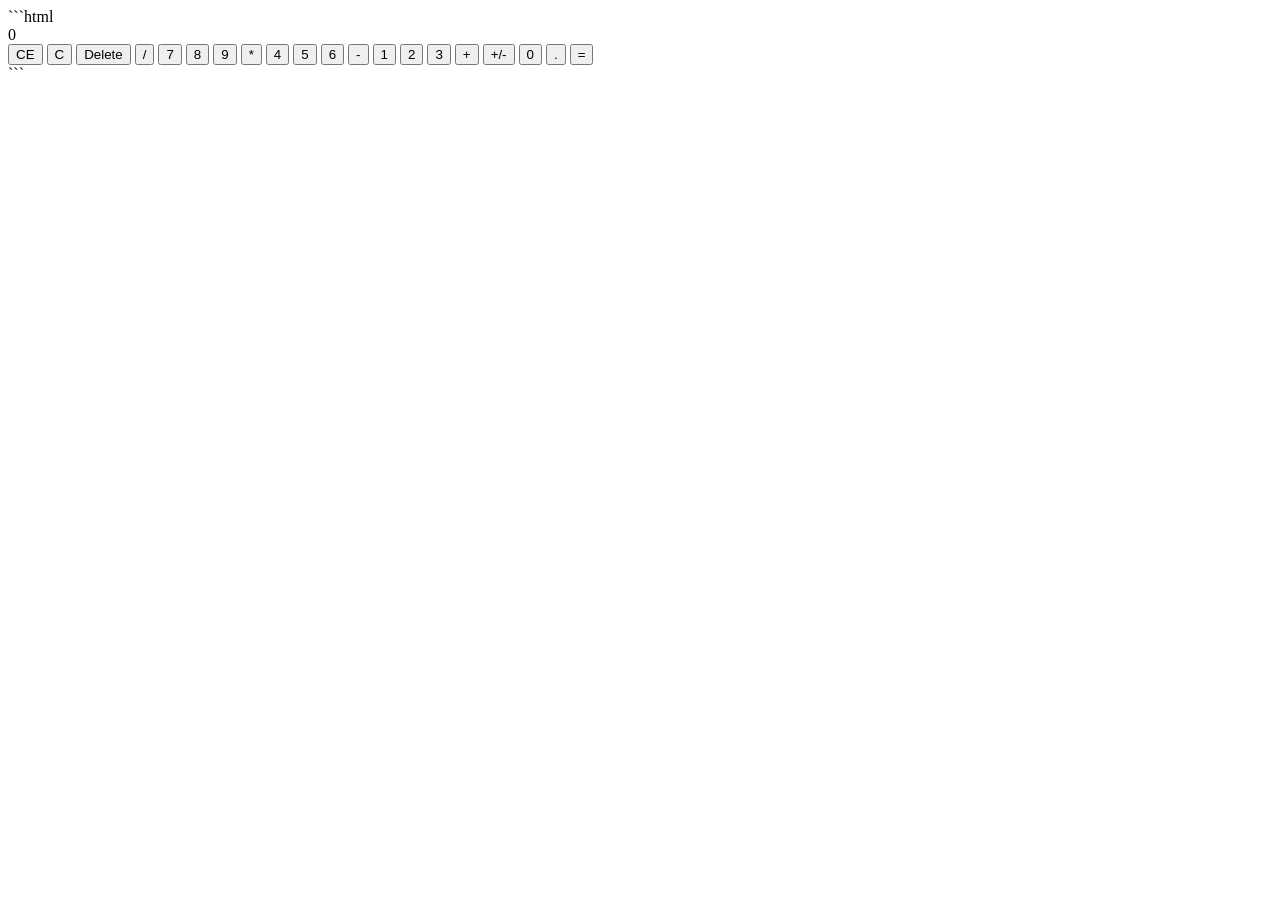
==== index.html @ 09ef17b2 "Update index.html" ====
```html
<!DOCTYPE html>
<html lang="en">
<head>
    <meta charset="UTF-8">
    <meta name="viewport" content="width=device-width, initial-scale=1.0">
    <title>Calculator</title>

    <link rel="stylesheet" href="style.css">
</head>

<body>

    <div class="calculator">

        <div class="display">
            0
        </div>

        <div class="buttons">

            <!-- Row 1 -->
            <button>CE</button>
            <button>C</button>
            <button>Delete</button>
            <button class="operator">/</button>

            <!-- Row 2 -->
            <button>7</button>
            <button>8</button>
            <button>9</button>
            <button class="operator">*</button>

            <!-- Row 3 -->
            <button>4</button>
            <button>5</button>
            <button>6</button>
            <button class="operator">-</button>

            <!-- Row 4 -->
            <button>1</button>
            <button>2</button>
            <button>3</button>
            <button class="operator">+</button>

            <!-- Row 5 -->
            <button>+/-</button>
            <button>0</button>
            <button>.</button>
            <button class="equals">=</button>

        </div>

    </div>

</body>
</html>
```
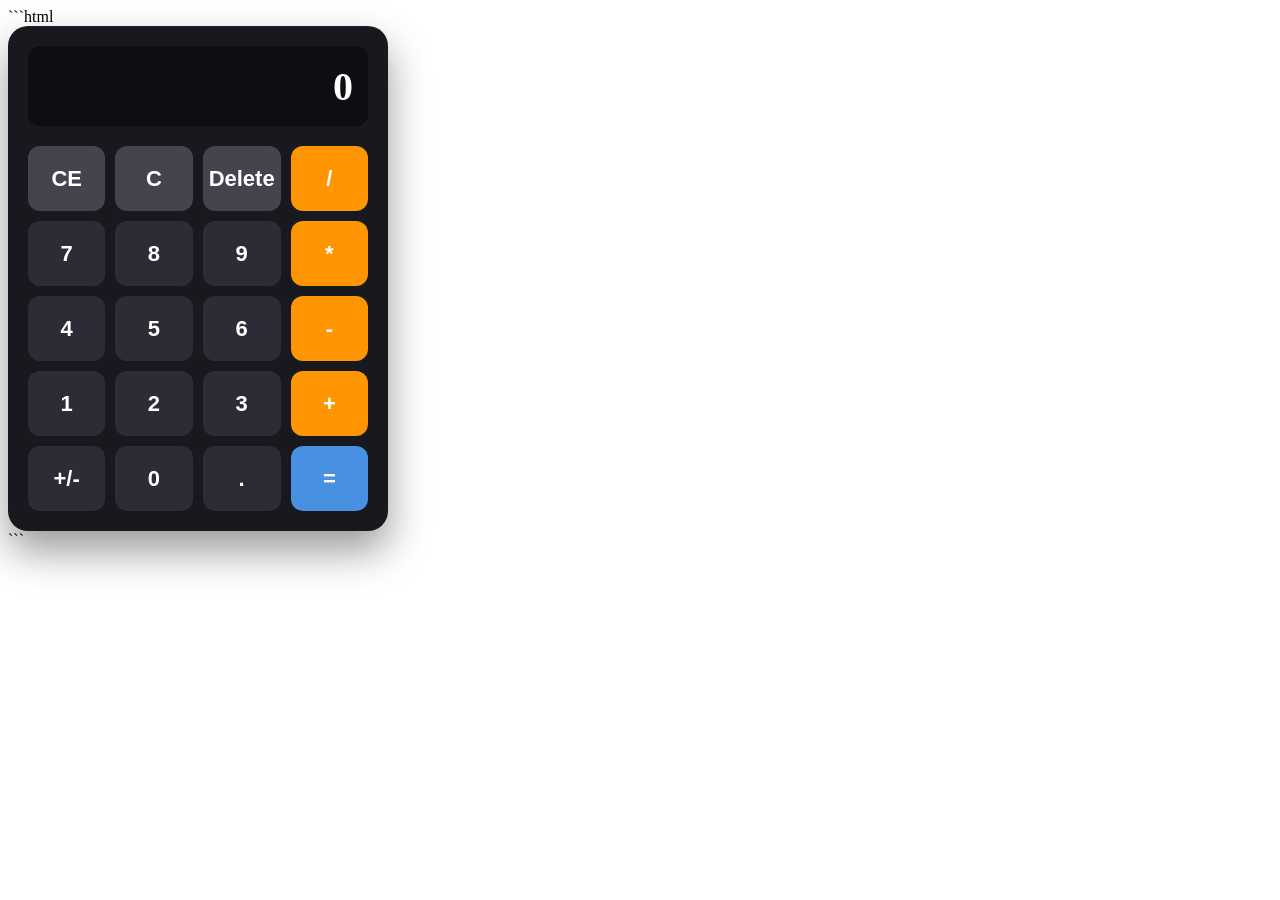
==== commit ac4923c0: "Update index.html" ====
--- a/index.html
+++ b/index.html
@@ -56,3 +56,4 @@
 </body>
 </html>
 ```
+
--- a/style.css
+++ b/style.css
@@ -0,0 +1,145 @@
+```css
+/* Page */
+
+body {
+    margin: 0;
+    min-height: 100vh;
+
+    display: flex;
+    justify-content: center;
+    align-items: center;
+
+    background: linear-gradient(135deg, #1e1e2f, #302b63);
+    font-family: Arial, Helvetica, sans-serif;
+}
+
+
+/* Calculator */
+
+.calculator {
+    width: 340px;
+    padding: 20px;
+
+    background-color: #18181f;
+
+    border-radius: 20px;
+
+    box-shadow:
+        0 20px 40px rgba(0, 0, 0, 0.4),
+        inset 0 1px 1px rgba(255, 255, 255, 0.05);
+}
+
+
+/* Display */
+
+.display {
+    height: 80px;
+
+    margin-bottom: 20px;
+    padding: 10px 15px;
+
+    box-sizing: border-box;
+
+    display: flex;
+    align-items: center;
+    justify-content: flex-end;
+
+    background-color: #0d0d12;
+    color: white;
+
+    border-radius: 12px;
+
+    font-size: 40px;
+    font-weight: bold;
+
+    overflow: hidden;
+}
+
+
+/* Button Grid */
+
+.buttons {
+    display: grid;
+
+    grid-template-columns: repeat(4, 1fr);
+
+    gap: 10px;
+}
+
+
+/* Buttons */
+
+button {
+    height: 65px;
+
+    border: none;
+    border-radius: 12px;
+
+    background-color: #2c2c36;
+    color: white;
+
+    font-size: 22px;
+    font-weight: bold;
+
+    cursor: pointer;
+
+    transition:
+        background-color 0.15s,
+        transform 0.1s,
+        box-shadow 0.15s;
+}
+
+
+/* Hover */
+
+button:hover {
+    background-color: #3a3a46;
+
+    box-shadow:
+        0 4px 10px rgba(0, 0, 0, 0.3);
+}
+
+
+/* Pressed */
+
+button:active {
+    transform: scale(0.95);
+}
+
+
+/* Operators */
+
+.operator {
+    background-color: #ff9500;
+}
+
+.operator:hover {
+    background-color: #ffad32;
+}
+
+
+/* Equals */
+
+.equals {
+    background-color: #4a90e2;
+}
+
+.equals:hover {
+    background-color: #5da0ee;
+}
+
+
+/* Clear buttons */
+
+button:nth-child(1),
+button:nth-child(2),
+button:nth-child(3) {
+    background-color: #44444f;
+}
+
+button:nth-child(1):hover,
+button:nth-child(2):hover,
+button:nth-child(3):hover {
+    background-color: #555561;
+}
+```
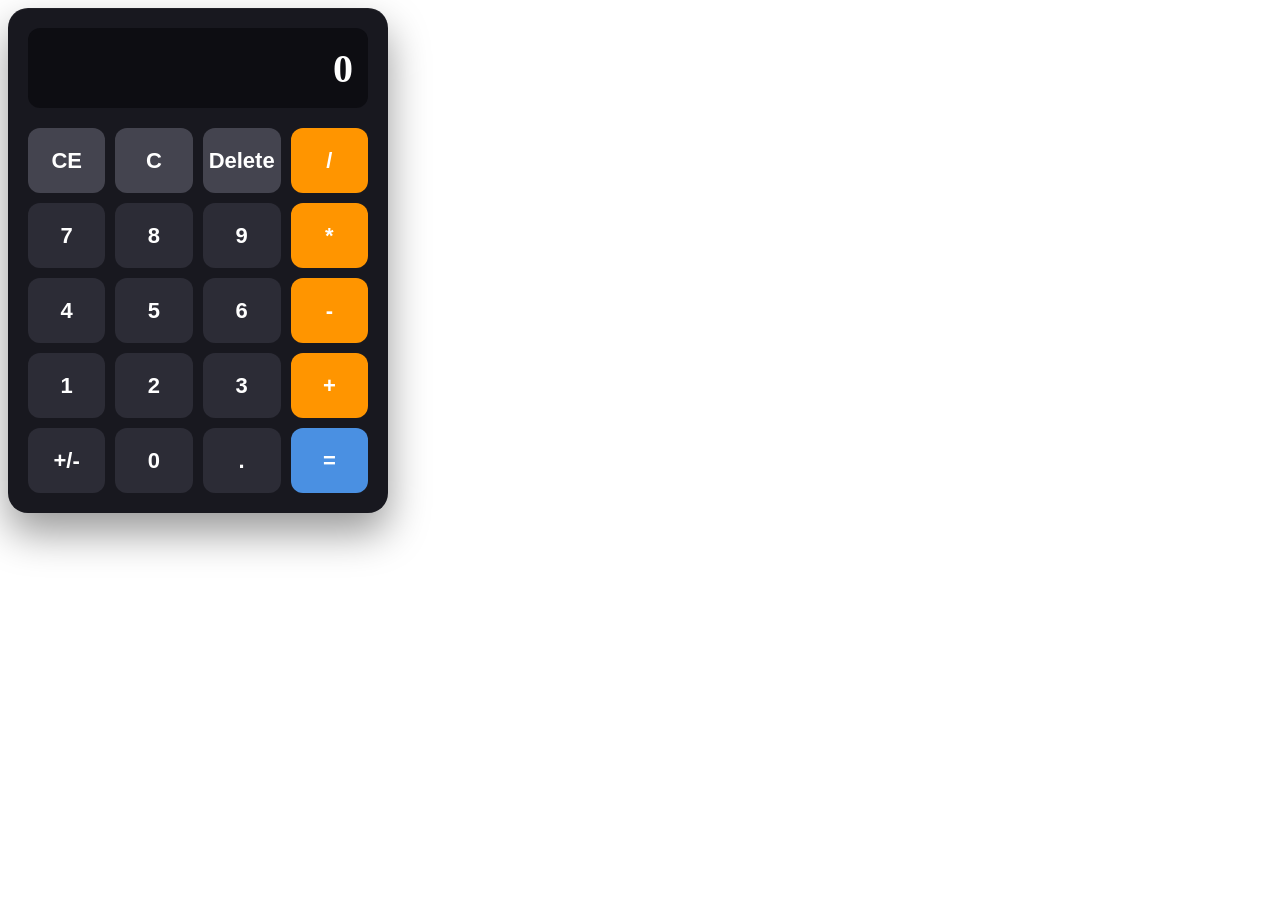
==== commit 9ee4bd53: "Update index.html" ====
--- a/index.html
+++ b/index.html
@@ -1,4 +1,3 @@
-```html
 <!DOCTYPE html>
 <html lang="en">
 <head>
@@ -55,5 +54,5 @@
 
 </body>
 </html>
-```
 
+
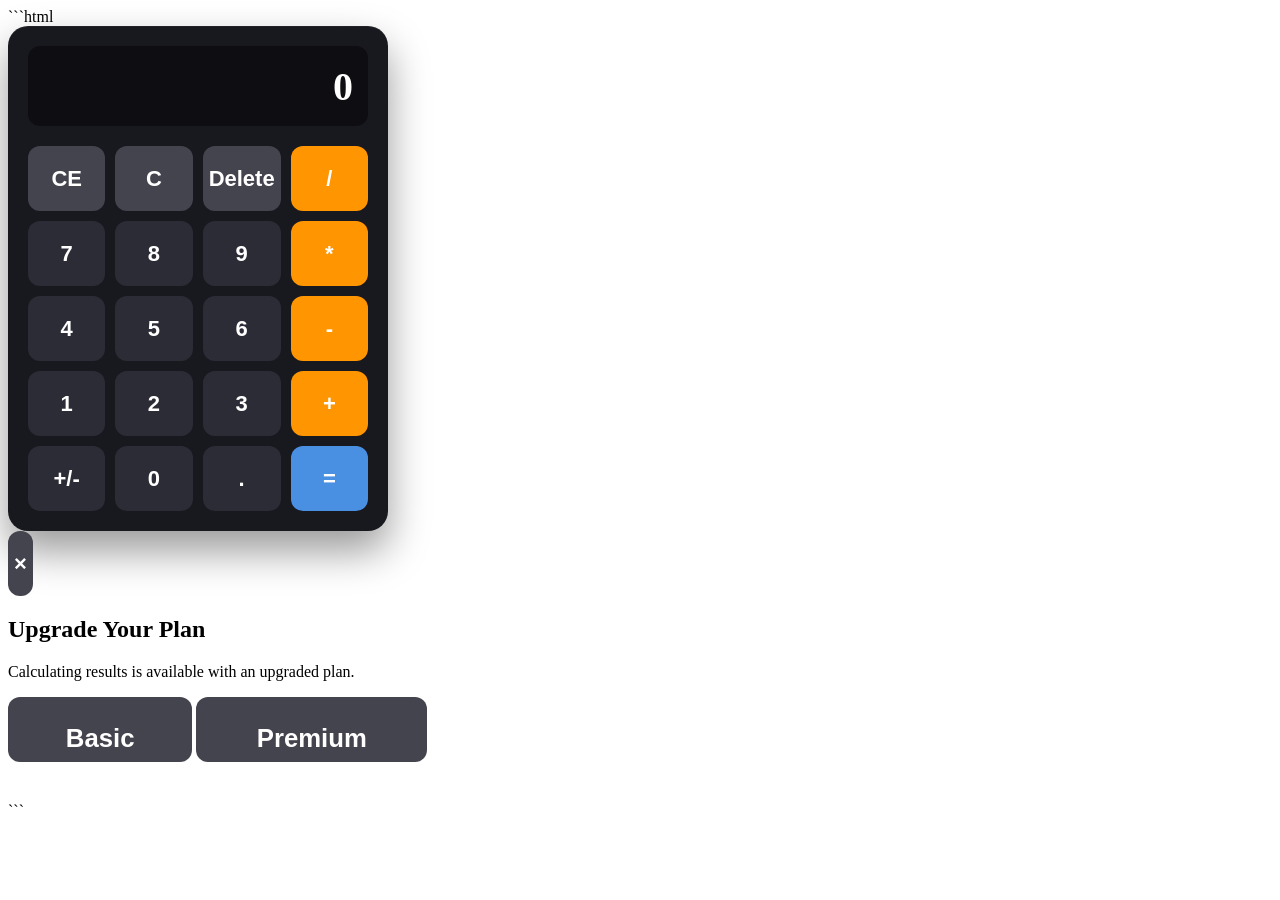
==== commit 6e7d7d72: "Update index.html" ====
--- a/index.html
+++ b/index.html
@@ -1,3 +1,4 @@
+```html
 <!DOCTYPE html>
 <html lang="en">
 <head>
@@ -12,47 +13,77 @@
 
     <div class="calculator">
 
-        <div class="display">
+        <div class="display" id="display">
             0
         </div>
 
         <div class="buttons">
 
-            <!-- Row 1 -->
-            <button>CE</button>
-            <button>C</button>
-            <button>Delete</button>
+            <button id="ce">CE</button>
+            <button id="clear">C</button>
+            <button id="delete">Delete</button>
             <button class="operator">/</button>
 
-            <!-- Row 2 -->
             <button>7</button>
             <button>8</button>
             <button>9</button>
             <button class="operator">*</button>
 
-            <!-- Row 3 -->
             <button>4</button>
             <button>5</button>
             <button>6</button>
             <button class="operator">-</button>
 
-            <!-- Row 4 -->
             <button>1</button>
             <button>2</button>
             <button>3</button>
             <button class="operator">+</button>
 
-            <!-- Row 5 -->
-            <button>+/-</button>
+            <button id="plusminus">+/-</button>
             <button>0</button>
             <button>.</button>
-            <button class="equals">=</button>
+            <button class="equals" id="equals">=</button>
 
         </div>
 
     </div>
 
+
+    <!-- Upgrade Popup -->
+
+    <div class="popup-overlay" id="upgradePopup">
+
+        <div class="popup">
+
+            <button class="close" id="closePopup">&times;</button>
+
+            <h2>Upgrade Your Plan</h2>
+
+            <p>
+                Calculating results is available with an upgraded plan.
+            </p>
+
+            <div class="plans">
+
+                <button class="plan basic">
+                    <h3>Basic</h3>
+                    <span>Basic Calculator</span>
+                </button>
+
+                <button class="plan premium">
+                    <h3>Premium</h3>
+                    <span>Advanced Calculator</span>
+                </button>
+
+            </div>
+
+        </div>
+
+    </div>
+
+
+    <script src="script.js"></script>
+
 </body>
 </html>
-
-
+```
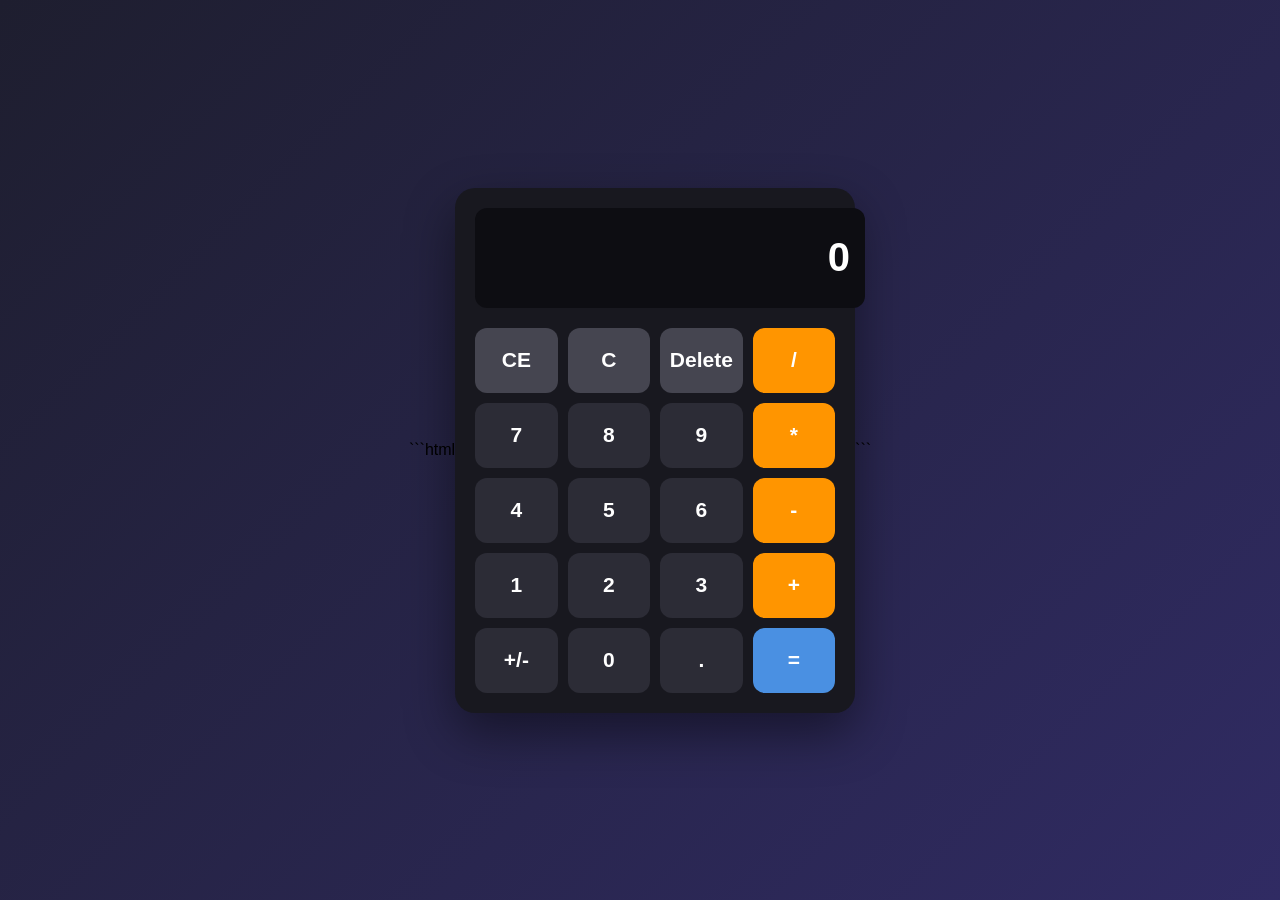
==== commit 5aa3ee0c: "Update index.html" ====
--- a/index.html
+++ b/index.html
@@ -87,3 +87,4 @@
 </body>
 </html>
 ```
+
--- a/style.css
+++ b/style.css
@@ -1,5 +1,7 @@
 ```css
-/* Page */
+* {
+    box-sizing: border-box;
+}
 
 body {
     margin: 0;
@@ -10,6 +12,7 @@
     align-items: center;
 
     background: linear-gradient(135deg, #1e1e2f, #302b63);
+
     font-family: Arial, Helvetica, sans-serif;
 }
 
@@ -17,34 +20,32 @@
 /* Calculator */
 
 .calculator {
-    width: 340px;
+    width: 360px;
     padding: 20px;
 
-    background-color: #18181f;
+    background: #18181f;
 
     border-radius: 20px;
 
     box-shadow:
-        0 20px 40px rgba(0, 0, 0, 0.4),
-        inset 0 1px 1px rgba(255, 255, 255, 0.05);
+        0 20px 50px rgba(0, 0, 0, 0.45);
 }
 
 
 /* Display */
 
 .display {
+    width: 100%;
     height: 80px;
 
     margin-bottom: 20px;
     padding: 10px 15px;
-
-    box-sizing: border-box;
 
     display: flex;
     align-items: center;
     justify-content: flex-end;
 
-    background-color: #0d0d12;
+    background: #0d0d12;
     color: white;
 
     border-radius: 12px;
@@ -56,7 +57,7 @@
 }
 
 
-/* Button Grid */
+/* Buttons */
 
 .buttons {
     display: grid;
@@ -66,41 +67,28 @@
     gap: 10px;
 }
 
-
-/* Buttons */
-
 button {
     height: 65px;
 
     border: none;
     border-radius: 12px;
 
-    background-color: #2c2c36;
+    background: #2c2c36;
     color: white;
 
-    font-size: 22px;
+    font-size: 21px;
     font-weight: bold;
 
     cursor: pointer;
 
-    transition:
-        background-color 0.15s,
-        transform 0.1s,
-        box-shadow 0.15s;
-}
-
-
-/* Hover */
+    transition: 0.15s;
+}
 
 button:hover {
-    background-color: #3a3a46;
-
-    box-shadow:
-        0 4px 10px rgba(0, 0, 0, 0.3);
-}
-
-
-/* Pressed */
+    background: #3c3c48;
+
+    transform: translateY(-2px);
+}
 
 button:active {
     transform: scale(0.95);
@@ -110,36 +98,208 @@
 /* Operators */
 
 .operator {
-    background-color: #ff9500;
+    background: #ff9500;
 }
 
 .operator:hover {
-    background-color: #ffad32;
+    background: #ffad32;
 }
 
 
 /* Equals */
 
 .equals {
-    background-color: #4a90e2;
+    background: #4a90e2;
 }
 
 .equals:hover {
-    background-color: #5da0ee;
-}
-
-
-/* Clear buttons */
-
-button:nth-child(1),
-button:nth-child(2),
-button:nth-child(3) {
-    background-color: #44444f;
-}
-
-button:nth-child(1):hover,
-button:nth-child(2):hover,
-button:nth-child(3):hover {
-    background-color: #555561;
+    background: #5da0ee;
+}
+
+
+/* CE / C / Delete */
+
+#ce,
+#clear,
+#delete {
+    background: #454550;
+}
+
+#ce:hover,
+#clear:hover,
+#delete:hover {
+    background: #575763;
+}
+
+
+/* Popup Overlay */
+
+.popup-overlay {
+    position: fixed;
+
+    inset: 0;
+
+    display: none;
+
+    justify-content: center;
+    align-items: center;
+
+    background: rgba(0, 0, 0, 0.65);
+
+    backdrop-filter: blur(5px);
+
+    z-index: 1000;
+}
+
+
+/* Popup */
+
+.popup {
+    position: relative;
+
+    width: 420px;
+    max-width: 90%;
+
+    padding: 30px;
+
+    background: #202027;
+
+    border-radius: 18px;
+
+    color: white;
+
+    text-align: center;
+
+    box-shadow:
+        0 20px 60px rgba(0, 0, 0, 0.6);
+
+    animation: popupOpen 0.2s ease-out;
+}
+
+
+/* Popup animation */
+
+@keyframes popupOpen {
+    from {
+        opacity: 0;
+        transform: scale(0.9);
+    }
+
+    to {
+        opacity: 1;
+        transform: scale(1);
+    }
+}
+
+
+/* Popup title */
+
+.popup h2 {
+    margin-top: 0;
+
+    font-size: 28px;
+}
+
+.popup p {
+    color: #bbbbc5;
+
+    margin-bottom: 25px;
+}
+
+
+/* Close button */
+
+.close {
+    position: absolute;
+
+    top: 10px;
+    right: 12px;
+
+    width: 35px;
+    height: 35px;
+
+    background: transparent;
+
+    color: #aaa;
+
+    font-size: 28px;
+
+    padding: 0;
+}
+
+.close:hover {
+    background: #33333d;
+
+    color: white;
+
+    transform: none;
+}
+
+
+/* Plans */
+
+.plans {
+    display: grid;
+
+    grid-template-columns: 1fr 1fr;
+
+    gap: 15px;
+}
+
+
+/* Plan buttons */
+
+.plan {
+    height: 130px;
+
+    padding: 15px;
+
+    display: flex;
+
+    flex-direction: column;
+
+    justify-content: center;
+
+    align-items: center;
+
+    border: 2px solid #444;
+
+    background: #2c2c36;
+}
+
+.plan h3 {
+    margin: 0 0 8px;
+
+    font-size: 22px;
+}
+
+.plan span {
+    font-size: 14px;
+
+    color: #aaa;
+}
+
+.plan:hover {
+    transform: translateY(-3px);
+}
+
+
+/* Basic */
+
+.basic:hover {
+    border-color: #4a90e2;
+
+    background: #30303b;
+}
+
+
+/* Premium */
+
+.premium {
+    border-color: #ff9500;
+}
+
+.premium:hover {
+    background: #38302a;
 }
 ```
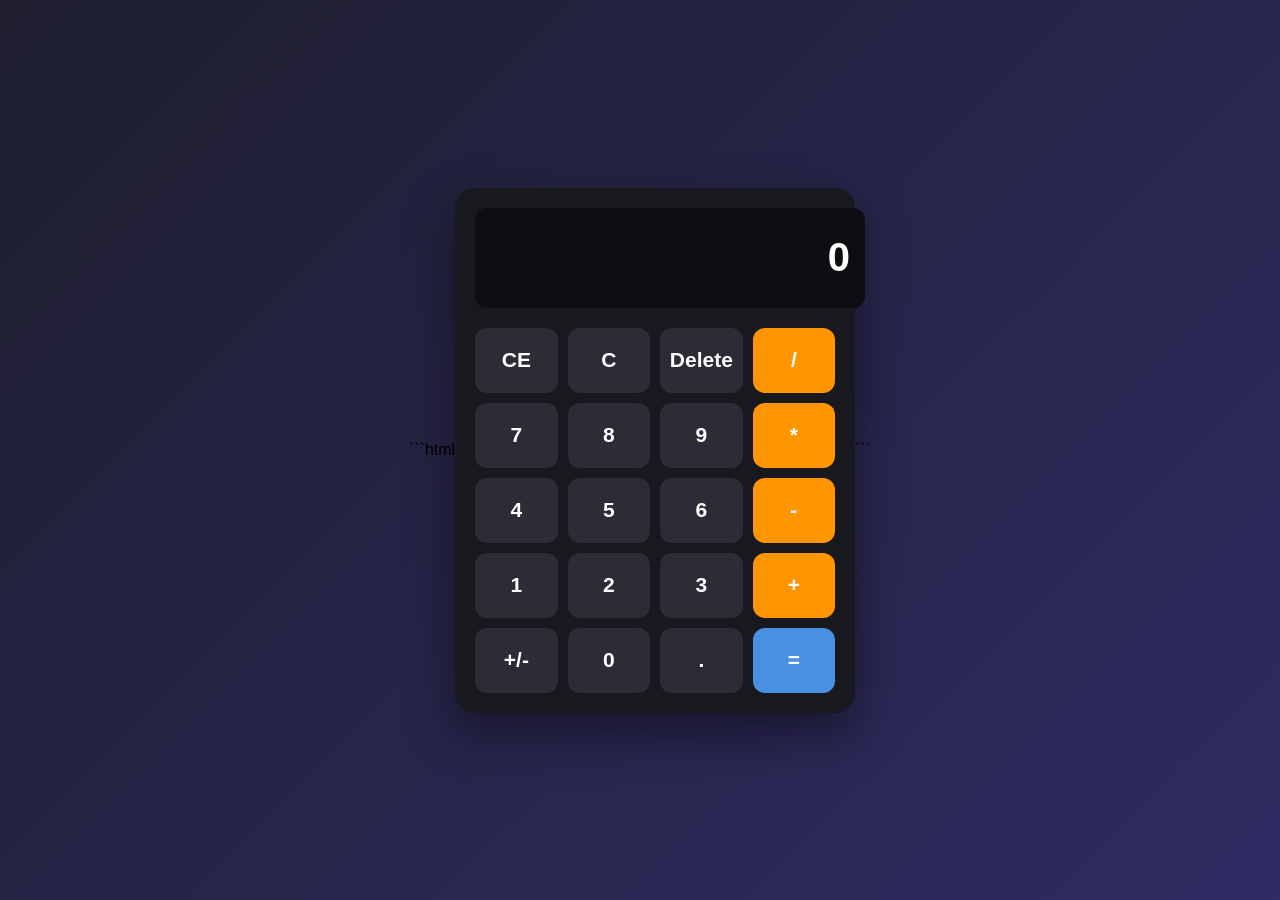
==== commit 21dc69f8: "Update index.html" ====
--- a/index.html
+++ b/index.html
@@ -4,78 +4,164 @@
 <head>
     <meta charset="UTF-8">
     <meta name="viewport" content="width=device-width, initial-scale=1.0">
-    <title>Calculator</title>
+    <title>SuperCalc</title>
 
     <link rel="stylesheet" href="style.css">
 </head>
 
 <body>
 
-    <div class="calculator">
+    <main class="page">
+        <div class="calculator">
 
-        <div class="display" id="display">
-            0
-        </div>
+            <div class="display" id="display">0</div>
 
-        <div class="buttons">
+            <div class="buttons">
+                <button class="special" data-value="CE">CE</button>
+                <button class="special" data-value="C">C</button>
+                <button class="special delete" data-value="Delete">Delete</button>
+                <button class="operator" data-value="/">/</button>
 
-            <button id="ce">CE</button>
-            <button id="clear">C</button>
-            <button id="delete">Delete</button>
-            <button class="operator">/</button>
+                <button data-value="7">7</button>
+                <button data-value="8">8</button>
+                <button data-value="9">9</button>
+                <button class="operator" data-value="*">*</button>
 
-            <button>7</button>
-            <button>8</button>
-            <button>9</button>
-            <button class="operator">*</button>
+                <button data-value="4">4</button>
+                <button data-value="5">5</button>
+                <button data-value="6">6</button>
+                <button class="operator" data-value="-">-</button>
 
-            <button>4</button>
-            <button>5</button>
-            <button>6</button>
-            <button class="operator">-</button>
+                <button data-value="1">1</button>
+                <button data-value="2">2</button>
+                <button data-value="3">3</button>
+                <button class="operator" data-value="+">+</button>
 
-            <button>1</button>
-            <button>2</button>
-            <button>3</button>
-            <button class="operator">+</button>
-
-            <button id="plusminus">+/-</button>
-            <button>0</button>
-            <button>.</button>
-            <button class="equals" id="equals">=</button>
+                <button data-value="+/-">+/-</button>
+                <button data-value="0">0</button>
+                <button data-value=".">.</button>
+                <button class="equals" id="equals">=</button>
+            </div>
 
         </div>
-
-    </div>
+    </main>
 
 
-    <!-- Upgrade Popup -->
+    <!-- SUBSCRIPTION POPUP -->
+    <!-- Hidden when the page loads -->
 
-    <div class="popup-overlay" id="upgradePopup">
+    <div class="popup-overlay" id="subscriptionPopup">
 
         <div class="popup">
 
-            <button class="close" id="closePopup">&times;</button>
+            <button class="close-button" id="closePopup">×</button>
 
-            <h2>Upgrade Your Plan</h2>
+            <div class="popup-top">
+                ⚠️ SPECIAL OFFER ⚠️
+            </div>
 
-            <p>
-                Calculating results is available with an upgraded plan.
+            <h1>Wait! Your calculation is ready!</h1>
+
+            <p class="subtitle">
+                Don't leave before unlocking your calculator results.
+            </p>
+
+            <div class="discount">
+                🔥 LIMITED TIME OFFER 🔥
+                <strong>87% OFF</strong>
+                <span>Offer expires in 09:59</span>
+            </div>
+
+            <p class="popup-text">
+                You've reached the free calculation limit.
+                Upgrade your account to continue calculating numbers,
+                unlock advanced features, and get the most out of
+                SuperCalc™.
             </p>
 
             <div class="plans">
 
-                <button class="plan basic">
-                    <h3>Basic</h3>
-                    <span>Basic Calculator</span>
-                </button>
+                <!-- BASIC -->
 
-                <button class="plan premium">
-                    <h3>Premium</h3>
-                    <span>Advanced Calculator</span>
-                </button>
+                <div class="plan basic">
+
+                    <div class="plan-header">
+                        <h2>Basic</h2>
+                        <span class="badge">MOST POPULAR</span>
+                    </div>
+
+                    <div class="price">
+                        <span class="old-price">$9.99</span>
+                        <strong>$1.99</strong>
+                        <small>/ month</small>
+                    </div>
+
+                    <p class="save">
+                        SAVE 80% TODAY
+                    </p>
+
+                    <ul>
+                        <li>✓ Unlimited calculations</li>
+                        <li>✓ Basic calculator</li>
+                        <li>✓ Calculation history</li>
+                        <li>✓ Decimal calculations</li>
+                        <li>✓ Ad-supported</li>
+                    </ul>
+
+                    <button class="choose-basic">
+                        UPGRADE TO BASIC
+                    </button>
+
+                </div>
+
+
+                <!-- PREMIUM -->
+
+                <div class="plan premium">
+
+                    <div class="premium-label">
+                        ⭐ BEST VALUE ⭐
+                    </div>
+
+                    <h2>Premium</h2>
+
+                    <div class="price">
+                        <span class="old-price">$29.99</span>
+                        <strong>$4.99</strong>
+                        <small>/ month</small>
+                    </div>
+
+                    <p class="save">
+                        SAVE 83% TODAY
+                    </p>
+
+                    <ul>
+                        <li>✓ Everything in Basic</li>
+                        <li>✓ Advanced calculations</li>
+                        <li>✓ Unlimited history</li>
+                        <li>✓ Scientific calculator</li>
+                        <li>✓ No advertisements</li>
+                        <li>✓ Priority calculations</li>
+                        <li>✓ Premium support</li>
+                    </ul>
+
+                    <button class="choose-premium">
+                        GET PREMIUM NOW
+                    </button>
+
+                </div>
 
             </div>
+
+            <p class="fine-print">
+                By continuing, you agree to our Terms of Service and
+                Privacy Policy. Subscription automatically renews every
+                month until cancelled. Prices may vary by region.
+            </p>
+
+            <p class="annoying-message">
+                Don't miss this offer! This discount may never appear again!
+            </p>
 
         </div>
 
@@ -87,4 +173,3 @@
 </body>
 </html>
 ```
-
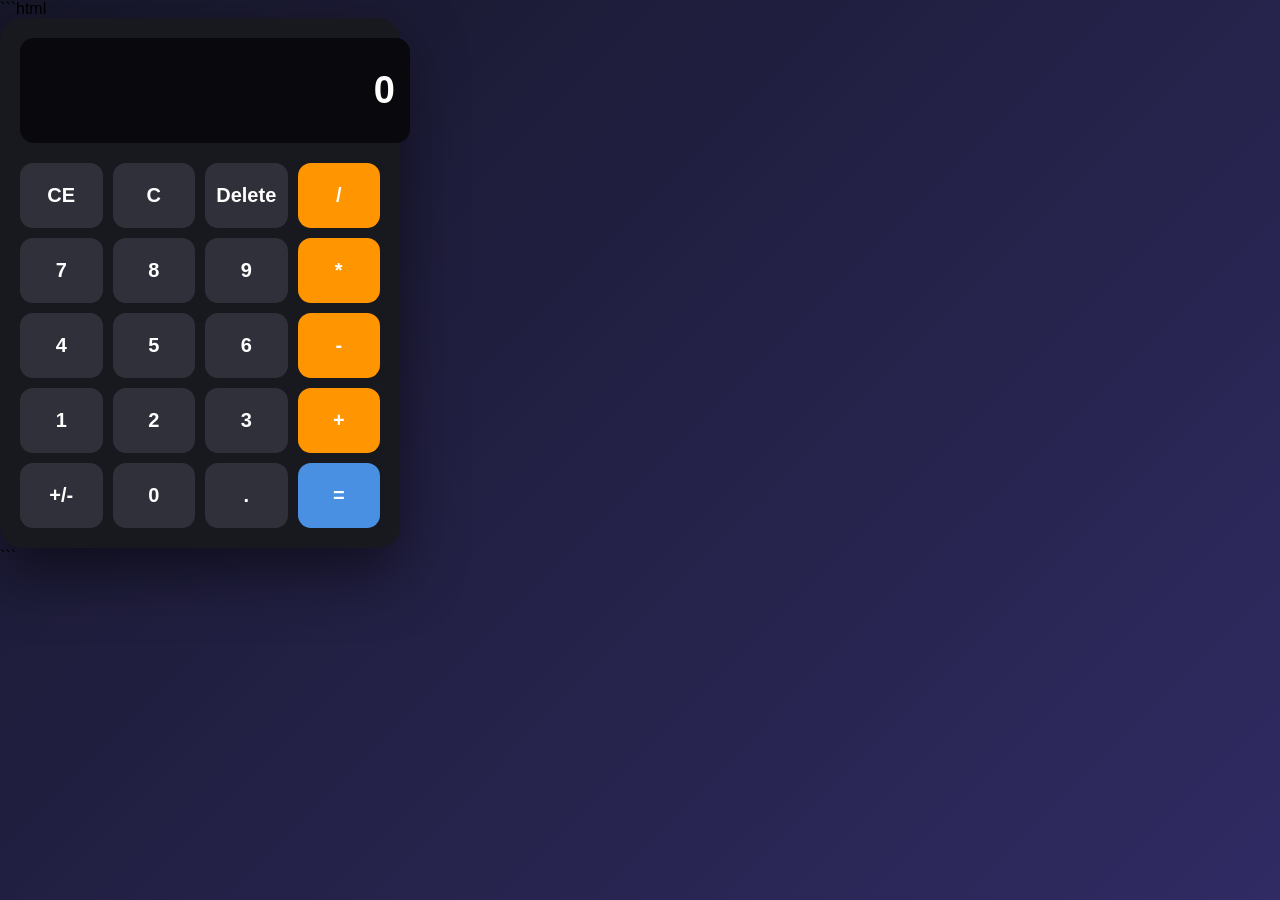
==== commit 0938a19e: "Update index.html" ====
--- a/index.html
+++ b/index.html
@@ -11,72 +11,78 @@
 
 <body>
 
-    <main class="page">
-        <div class="calculator">
-
-            <div class="display" id="display">0</div>
-
-            <div class="buttons">
-                <button class="special" data-value="CE">CE</button>
-                <button class="special" data-value="C">C</button>
-                <button class="special delete" data-value="Delete">Delete</button>
-                <button class="operator" data-value="/">/</button>
-
-                <button data-value="7">7</button>
-                <button data-value="8">8</button>
-                <button data-value="9">9</button>
-                <button class="operator" data-value="*">*</button>
-
-                <button data-value="4">4</button>
-                <button data-value="5">5</button>
-                <button data-value="6">6</button>
-                <button class="operator" data-value="-">-</button>
-
-                <button data-value="1">1</button>
-                <button data-value="2">2</button>
-                <button data-value="3">3</button>
-                <button class="operator" data-value="+">+</button>
-
-                <button data-value="+/-">+/-</button>
-                <button data-value="0">0</button>
-                <button data-value=".">.</button>
-                <button class="equals" id="equals">=</button>
+    <!-- CALCULATOR -->
+
+    <div class="calculator">
+
+        <div class="display" id="display">0</div>
+
+        <div class="buttons">
+
+            <button onclick="clearEntry()">CE</button>
+            <button onclick="clearCalculator()">C</button>
+            <button onclick="deleteLast()">Delete</button>
+            <button class="operator" onclick="addOperator('/')">/</button>
+
+            <button onclick="addNumber('7')">7</button>
+            <button onclick="addNumber('8')">8</button>
+            <button onclick="addNumber('9')">9</button>
+            <button class="operator" onclick="addOperator('*')">*</button>
+
+            <button onclick="addNumber('4')">4</button>
+            <button onclick="addNumber('5')">5</button>
+            <button onclick="addNumber('6')">6</button>
+            <button class="operator" onclick="addOperator('-')">-</button>
+
+            <button onclick="addNumber('1')">1</button>
+            <button onclick="addNumber('2')">2</button>
+            <button onclick="addNumber('3')">3</button>
+            <button class="operator" onclick="addOperator('+')">+</button>
+
+            <button onclick="toggleSign()">+/-</button>
+            <button onclick="addNumber('0')">0</button>
+            <button onclick="addDecimal()">.</button>
+            <button class="equals" onclick="showUpgrade()">=</button>
+
+        </div>
+
+    </div>
+
+
+    <!-- SUBSCRIPTION POPUP -->
+
+    <div class="popup-overlay" id="subscriptionPopup">
+
+        <div class="popup">
+
+            <button class="close-button" onclick="closeUpgrade()">×</button>
+
+            <div class="popup-top">
+                ⚠️ WAIT! SPECIAL OFFER ⚠️
             </div>
 
-        </div>
-    </main>
-
-
-    <!-- SUBSCRIPTION POPUP -->
-    <!-- Hidden when the page loads -->
-
-    <div class="popup-overlay" id="subscriptionPopup">
-
-        <div class="popup">
-
-            <button class="close-button" id="closePopup">×</button>
-
-            <div class="popup-top">
-                ⚠️ SPECIAL OFFER ⚠️
+            <h1>🎉 Don't Miss Out!</h1>
+
+            <p class="subtitle">
+                Your calculation is ready!
+            </p>
+
+            <div class="discount">
+
+                <span>🔥 LIMITED TIME OFFER 🔥</span>
+
+                <strong>87% OFF</strong>
+
+                <b>ONLY $1.99 TODAY!</b>
+
+                <small>⏰ Offer expires in 09:59</small>
+
             </div>
 
-            <h1>Wait! Your calculation is ready!</h1>
-
-            <p class="subtitle">
-                Don't leave before unlocking your calculator results.
-            </p>
-
-            <div class="discount">
-                🔥 LIMITED TIME OFFER 🔥
-                <strong>87% OFF</strong>
-                <span>Offer expires in 09:59</span>
-            </div>
-
             <p class="popup-text">
-                You've reached the free calculation limit.
-                Upgrade your account to continue calculating numbers,
-                unlock advanced features, and get the most out of
-                SuperCalc™.
+                You've discovered a premium feature! Upgrade your
+                SuperCalc™ plan today to unlock your calculation
+                results and get access to dozens of amazing features.
             </p>
 
             <div class="plans">
@@ -85,30 +91,30 @@
 
                 <div class="plan basic">
 
-                    <div class="plan-header">
-                        <h2>Basic</h2>
-                        <span class="badge">MOST POPULAR</span>
+                    <span class="popular">MOST POPULAR</span>
+
+                    <h2>Basic</h2>
+
+                    <div class="price">
+                        <del>$9.99</del>
+                        <strong>$1.99</strong>
+                        <span>/ month</span>
                     </div>
 
-                    <div class="price">
-                        <span class="old-price">$9.99</span>
-                        <strong>$1.99</strong>
-                        <small>/ month</small>
-                    </div>
-
                     <p class="save">
-                        SAVE 80% TODAY
+                        SAVE 80%!
                     </p>
 
                     <ul>
                         <li>✓ Unlimited calculations</li>
-                        <li>✓ Basic calculator</li>
+                        <li>✓ Standard calculator</li>
                         <li>✓ Calculation history</li>
                         <li>✓ Decimal calculations</li>
-                        <li>✓ Ad-supported</li>
+                        <li>✓ Basic support</li>
+                        <li>✓ Occasional advertisements</li>
                     </ul>
 
-                    <button class="choose-basic">
+                    <button onclick="fakeUpgrade('Basic')">
                         UPGRADE TO BASIC
                     </button>
 
@@ -119,33 +125,33 @@
 
                 <div class="plan premium">
 
-                    <div class="premium-label">
+                    <span class="best">
                         ⭐ BEST VALUE ⭐
+                    </span>
+
+                    <h2>Premium</h2>
+
+                    <div class="price">
+                        <del>$29.99</del>
+                        <strong>$4.99</strong>
+                        <span>/ month</span>
                     </div>
 
-                    <h2>Premium</h2>
-
-                    <div class="price">
-                        <span class="old-price">$29.99</span>
-                        <strong>$4.99</strong>
-                        <small>/ month</small>
-                    </div>
-
                     <p class="save">
-                        SAVE 83% TODAY
+                        SAVE 83%!
                     </p>
 
                     <ul>
                         <li>✓ Everything in Basic</li>
-                        <li>✓ Advanced calculations</li>
+                        <li>✓ Unlimited calculations</li>
+                        <li>✓ Scientific calculator</li>
                         <li>✓ Unlimited history</li>
-                        <li>✓ Scientific calculator</li>
                         <li>✓ No advertisements</li>
                         <li>✓ Priority calculations</li>
                         <li>✓ Premium support</li>
                     </ul>
 
-                    <button class="choose-premium">
+                    <button onclick="fakeUpgrade('Premium')">
                         GET PREMIUM NOW
                     </button>
 
@@ -153,14 +159,25 @@
 
             </div>
 
+            <div class="guarantee">
+                🔒 30-DAY MONEY-BACK GUARANTEE
+            </div>
+
             <p class="fine-print">
-                By continuing, you agree to our Terms of Service and
-                Privacy Policy. Subscription automatically renews every
-                month until cancelled. Prices may vary by region.
+                Subscription renews automatically every month.
+                You can cancel at any time. By subscribing, you agree
+                to our Terms of Service, Privacy Policy, Cookie Policy,
+                Billing Agreement and extremely long collection of
+                other documents that you probably won't read.
             </p>
 
             <p class="annoying-message">
-                Don't miss this offer! This discount may never appear again!
+                🚨 THIS OFFER MAY NEVER APPEAR AGAIN! 🚨
+            </p>
+
+            <p class="tiny-message">
+                Seriously, are you sure you want to miss an amazing
+                opportunity to calculate numbers?
             </p>
 
         </div>
@@ -168,7 +185,187 @@
     </div>
 
 
-    <script src="script.js"></script>
+    <!-- JAVASCRIPT -->
+
+    <script>
+
+        let currentInput = "0";
+
+
+        // Update the calculator display
+
+        function updateDisplay() {
+            document.getElementById("display").textContent = currentInput;
+        }
+
+
+        // Add a number
+
+        function addNumber(number) {
+
+            if (currentInput === "0") {
+                currentInput = number;
+            } else {
+                currentInput += number;
+            }
+
+            updateDisplay();
+        }
+
+
+        // Add decimal
+
+        function addDecimal() {
+
+            // Get the current number
+            let parts = currentInput.split(" ");
+            let lastNumber = parts[parts.length - 1];
+
+            // Don't allow multiple decimals
+            if (lastNumber.includes(".")) {
+                return;
+            }
+
+            currentInput += ".";
+
+            updateDisplay();
+        }
+
+
+        // Add an operator
+
+        function addOperator(operator) {
+
+            // Don't add an operator if the display is empty
+            if (currentInput === "") {
+                return;
+            }
+
+            // Don't allow two operators beside each other
+            if (
+                currentInput.endsWith(" + ") ||
+                currentInput.endsWith(" - ") ||
+                currentInput.endsWith(" * ") ||
+                currentInput.endsWith(" / ")
+            ) {
+                return;
+            }
+
+            currentInput += " " + operator + " ";
+
+            updateDisplay();
+        }
+
+
+        // Delete last character
+
+        function deleteLast() {
+
+            if (currentInput.length <= 1) {
+                currentInput = "0";
+            } else {
+                currentInput = currentInput.slice(0, -1);
+            }
+
+            updateDisplay();
+        }
+
+
+        // Clear everything
+
+        function clearCalculator() {
+
+            currentInput = "0";
+
+            updateDisplay();
+        }
+
+
+        // Clear current entry
+
+        function clearEntry() {
+
+            let parts = currentInput.trim().split(" ");
+
+            // If there is an operator, remove the current number
+            if (parts.length > 1) {
+
+                parts.pop();
+                parts.pop();
+
+                currentInput = parts.join(" ");
+
+                if (currentInput === "") {
+                    currentInput = "0";
+                }
+
+            } else {
+
+                currentInput = "0";
+
+            }
+
+            updateDisplay();
+        }
+
+
+        // Change positive/negative
+
+        function toggleSign() {
+
+            let parts = currentInput.split(" ");
+
+            let last = parts[parts.length - 1];
+
+            if (last === "" || isNaN(last)) {
+                return;
+            }
+
+            if (last.startsWith("-")) {
+                parts[parts.length - 1] = last.substring(1);
+            } else {
+                parts[parts.length - 1] = "-" + last;
+            }
+
+            currentInput = parts.join(" ");
+
+            updateDisplay();
+        }
+
+
+        // Show subscription popup
+
+        function showUpgrade() {
+
+            document.getElementById("subscriptionPopup").style.display = "flex";
+
+        }
+
+
+        // Close subscription popup
+
+        function closeUpgrade() {
+
+            document.getElementById("subscriptionPopup").style.display = "none";
+
+        }
+
+
+        // Fake upgrade buttons
+
+        function fakeUpgrade(plan) {
+
+            alert(
+                "Thanks for choosing " +
+                plan +
+                "!\n\n" +
+                "This is only a demonstration. " +
+                "No subscription has actually been purchased."
+            );
+
+        }
+
+    </script>
 
 </body>
 </html>
--- a/style.css
+++ b/style.css
@@ -3,32 +3,51 @@
     box-sizing: border-box;
 }
 
+html,
 body {
+    width: 100%;
+    min-height: 100%;
     margin: 0;
+}
+
+body {
+    font-family: Arial, Helvetica, sans-serif;
+    background: linear-gradient(135deg, #17172a, #302b63);
+}
+
+
+/* =========================
+   CALCULATOR PAGE
+   ========================= */
+
+.page {
+    width: 100%;
     min-height: 100vh;
 
     display: flex;
     justify-content: center;
     align-items: center;
 
-    background: linear-gradient(135deg, #1e1e2f, #302b63);
-
-    font-family: Arial, Helvetica, sans-serif;
-}
-
-
-/* Calculator */
+    padding: 30px;
+}
+
+
+/* =========================
+   CALCULATOR
+   ========================= */
 
 .calculator {
     width: 360px;
+    max-width: 100%;
+
     padding: 20px;
 
     background: #18181f;
 
-    border-radius: 20px;
+    border-radius: 22px;
 
     box-shadow:
-        0 20px 50px rgba(0, 0, 0, 0.45);
+        0 25px 60px rgba(0, 0, 0, 0.5);
 }
 
 
@@ -36,7 +55,7 @@
 
 .display {
     width: 100%;
-    height: 80px;
+    height: 85px;
 
     margin-bottom: 20px;
     padding: 10px 15px;
@@ -45,15 +64,16 @@
     align-items: center;
     justify-content: flex-end;
 
-    background: #0d0d12;
-    color: white;
-
-    border-radius: 12px;
-
-    font-size: 40px;
-    font-weight: bold;
-
-    overflow: hidden;
+    background: #09090d;
+    color: white;
+
+    border-radius: 14px;
+
+    font-size: 38px;
+    font-weight: bold;
+
+    overflow-x: auto;
+    white-space: nowrap;
 }
 
 
@@ -67,72 +87,71 @@
     gap: 10px;
 }
 
-button {
+.buttons button {
     height: 65px;
 
     border: none;
-    border-radius: 12px;
-
-    background: #2c2c36;
-    color: white;
-
-    font-size: 21px;
+    border-radius: 13px;
+
+    background: #30303a;
+    color: white;
+
+    font-size: 20px;
     font-weight: bold;
 
     cursor: pointer;
 
-    transition: 0.15s;
-}
-
-button:hover {
-    background: #3c3c48;
-
+    transition:
+        transform 0.1s,
+        background 0.15s;
+}
+
+.buttons button:hover {
+    background: #41414d;
     transform: translateY(-2px);
 }
 
-button:active {
-    transform: scale(0.95);
+.buttons button:active {
+    transform: scale(0.94);
+}
+
+
+/* Special buttons */
+
+.special {
+    background: #4a4a55 !important;
+}
+
+.special:hover {
+    background: #5a5a66 !important;
 }
 
 
 /* Operators */
 
 .operator {
-    background: #ff9500;
+    background: #ff9500 !important;
 }
 
 .operator:hover {
-    background: #ffad32;
+    background: #ffad32 !important;
 }
 
 
 /* Equals */
 
 .equals {
-    background: #4a90e2;
+    background: #4a90e2 !important;
 }
 
 .equals:hover {
-    background: #5da0ee;
-}
-
-
-/* CE / C / Delete */
-
-#ce,
-#clear,
-#delete {
-    background: #454550;
-}
-
-#ce:hover,
-#clear:hover,
-#delete:hover {
-    background: #575763;
-}
-
-
-/* Popup Overlay */
+    background: #5da0ee !important;
+}
+
+
+/* =========================
+   POPUP
+   ========================= */
 
 .popup-overlay {
     position: fixed;
@@ -144,95 +163,148 @@
     justify-content: center;
     align-items: center;
 
-    background: rgba(0, 0, 0, 0.65);
-
-    backdrop-filter: blur(5px);
-
-    z-index: 1000;
-}
-
-
-/* Popup */
+    padding: 20px;
+
+    background: rgba(0, 0, 0, 0.75);
+
+    z-index: 9999;
+}
+
+
+/* Popup box */
 
 .popup {
     position: relative;
 
-    width: 420px;
-    max-width: 90%;
+    width: 750px;
+    max-width: 100%;
+    max-height: 90vh;
+
+    overflow-y: auto;
 
     padding: 30px;
 
-    background: #202027;
-
-    border-radius: 18px;
-
-    color: white;
+    background: white;
+
+    color: #222;
+
+    border-radius: 8px;
+
+    box-shadow:
+        0 15px 60px rgba(0, 0, 0, 0.7);
 
     text-align: center;
-
-    box-shadow:
-        0 20px 60px rgba(0, 0, 0, 0.6);
-
-    animation: popupOpen 0.2s ease-out;
-}
-
-
-/* Popup animation */
-
-@keyframes popupOpen {
-    from {
-        opacity: 0;
-        transform: scale(0.9);
-    }
-
-    to {
-        opacity: 1;
-        transform: scale(1);
-    }
-}
-
-
-/* Popup title */
-
-.popup h2 {
-    margin-top: 0;
-
-    font-size: 28px;
-}
-
-.popup p {
-    color: #bbbbc5;
-
-    margin-bottom: 25px;
-}
-
-
-/* Close button */
-
-.close {
+}
+
+
+/* Top warning */
+
+.popup-top {
+    margin: -30px -30px 20px -30px;
+
+    padding: 12px;
+
+    background: #ff3b30;
+    color: white;
+
+    font-size: 15px;
+    font-weight: bold;
+
+    letter-spacing: 1px;
+}
+
+
+/* Close */
+
+.close-button {
     position: absolute;
 
-    top: 10px;
-    right: 12px;
+    top: 45px;
+    right: 15px;
 
     width: 35px;
     height: 35px;
 
+    border: none;
+
     background: transparent;
 
-    color: #aaa;
-
-    font-size: 28px;
-
-    padding: 0;
-}
-
-.close:hover {
-    background: #33333d;
-
-    color: white;
-
-    transform: none;
+    color: white;
+
+    font-size: 30px;
+
+    cursor: pointer;
+
+    z-index: 5;
+}
+
+.close-button:hover {
+    color: #ddd;
+}
+
+
+/* Popup text */
+
+.popup h1 {
+    margin: 10px 40px 8px;
+
+    font-size: 30px;
+}
+
+.subtitle {
+    margin-top: 0;
+
+    color: #666;
+
+    font-size: 17px;
+}
+
+.popup-text {
+    max-width: 620px;
+
+    margin: 20px auto;
+
+    line-height: 1.5;
+
+    color: #555;
+}
+
+
+/* Discount */
+
+.discount {
+    display: flex;
+
+    flex-direction: column;
+
+    align-items: center;
+
+    gap: 3px;
+
+    margin: 20px auto;
+    padding: 15px;
+
+    background: #fff3cd;
+
+    border: 2px dashed #ff9500;
+
+    border-radius: 6px;
+
+    color: #a15c00;
+
+    font-weight: bold;
+}
+
+.discount strong {
+    font-size: 34px;
+
+    color: #e63900;
+}
+
+.discount span {
+    font-size: 13px;
+
+    color: #777;
 }
 
 
@@ -243,53 +315,39 @@
 
     grid-template-columns: 1fr 1fr;
 
-    gap: 15px;
-}
-
-
-/* Plan buttons */
+    gap: 18px;
+
+    margin-top: 25px;
+}
+
+
+/* Individual plan */
 
 .plan {
-    height: 130px;
-
-    padding: 15px;
-
-    display: flex;
-
-    flex-direction: column;
-
-    justify-content: center;
-
-    align-items: center;
-
-    border: 2px solid #444;
-
-    background: #2c2c36;
-}
-
-.plan h3 {
-    margin: 0 0 8px;
-
-    font-size: 22px;
-}
-
-.plan span {
-    font-size: 14px;
-
-    color: #aaa;
-}
-
-.plan:hover {
-    transform: translateY(-3px);
+    position: relative;
+
+    padding: 25px 20px;
+
+    border: 2px solid #ddd;
+
+    border-radius: 8px;
+
+    text-align: left;
+
+    background: #fafafa;
+}
+
+.plan h2 {
+    margin: 0 0 10px;
+
+    text-align: center;
 }
 
 
 /* Basic */
 
-.basic:hover {
+.basic {
     border-color: #4a90e2;
-
-    background: #30303b;
 }
 
 
@@ -297,9 +355,184 @@
 
 .premium {
     border-color: #ff9500;
-}
-
-.premium:hover {
-    background: #38302a;
+
+    background: #fffaf2;
+}
+
+
+/* Popular badge */
+
+.plan-header {
+    position: relative;
+}
+
+.badge {
+    display: block;
+
+    width: fit-content;
+
+    margin: 0 auto 10px;
+
+    padding: 5px 10px;
+
+    background: #4a90e2;
+    color: white;
+
+    border-radius: 20px;
+
+    font-size: 11px;
+    font-weight: bold;
+}
+
+
+/* Premium label */
+
+.premium-label {
+    margin: -25px -20px 15px -20px;
+
+    padding: 8px;
+
+    background: #ff9500;
+
+    color: white;
+
+    text-align: center;
+
+    font-size: 12px;
+    font-weight: bold;
+}
+
+
+/* Prices */
+
+.price {
+    text-align: center;
+}
+
+.old-price {
+    display: block;
+
+    color: #999;
+
+    text-decoration: line-through;
+
+    font-size: 14px;
+}
+
+.price strong {
+    font-size: 38px;
+
+    color: #222;
+}
+
+.price small {
+    color: #666;
+}
+
+
+/* Savings */
+
+.save {
+    margin: 5px 0 15px;
+
+    color: #e63900;
+
+    font-size: 12px;
+    font-weight: bold;
+
+    text-align: center;
+}
+
+
+/* Features */
+
+.plan ul {
+    padding: 0;
+
+    list-style: none;
+
+    line-height: 1.9;
+
+    font-size: 14px;
+}
+
+
+/* Plan buttons */
+
+.plan button {
+    width: 100%;
+
+    height: 50px;
+
+    border: none;
+
+    border-radius: 5px;
+
+    color: white;
+
+    font-size: 14px;
+    font-weight: bold;
+
+    cursor: pointer;
+}
+
+.choose-basic {
+    background: #4a90e2;
+}
+
+.choose-basic:hover {
+    background: #367dcc;
+}
+
+.choose-premium {
+    background: #ff7a00;
+}
+
+.choose-premium:hover {
+    background: #e66d00;
+}
+
+
+/* Fine print */
+
+.fine-print {
+    margin: 20px 10px 5px;
+
+    color: #999;
+
+    font-size: 10px;
+
+    line-height: 1.5;
+}
+
+.annoying-message {
+    margin: 10px;
+
+    color: #e63900;
+
+    font-size: 12px;
+    font-weight: bold;
+}
+
+
+/* Mobile */
+
+@media (max-width: 650px) {
+
+    .plans {
+        grid-template-columns: 1fr;
+    }
+
+    .popup {
+        padding: 20px;
+    }
+
+    .popup-top {
+        margin: -20px -20px 20px -20px;
+    }
+
+    .popup h1 {
+        font-size: 24px;
+    }
 }
 ```
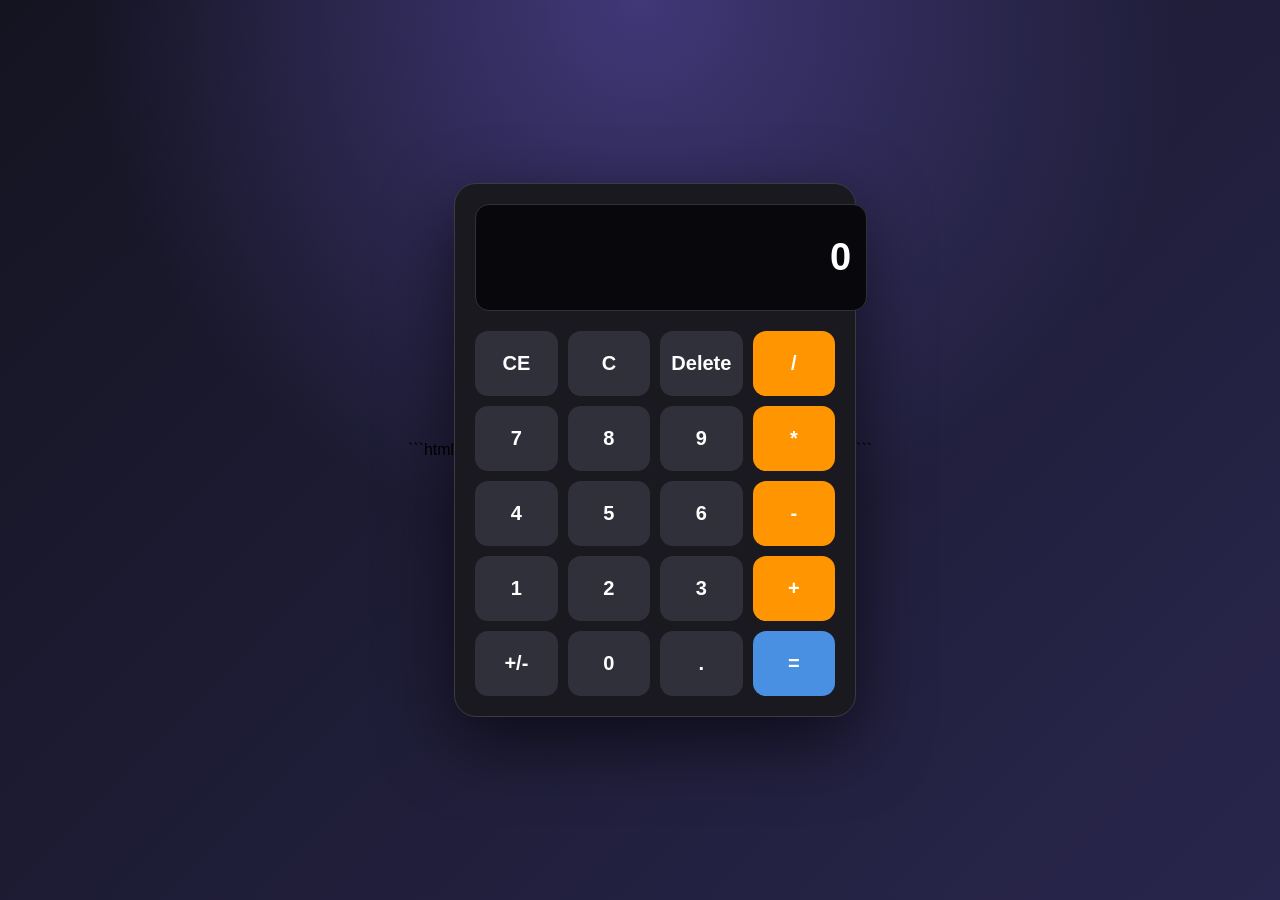
==== commit 42363c5d: "Update index.html" ====
--- a/index.html
+++ b/index.html
@@ -85,13 +85,18 @@
                 results and get access to dozens of amazing features.
             </p>
 
+
+            <!-- PLANS -->
+
             <div class="plans">
 
                 <!-- BASIC -->
 
                 <div class="plan basic">
 
-                    <span class="popular">MOST POPULAR</span>
+                    <span class="popular">
+                        MOST POPULAR
+                    </span>
 
                     <h2>Basic</h2>
 
@@ -114,7 +119,7 @@
                         <li>✓ Occasional advertisements</li>
                     </ul>
 
-                    <button onclick="fakeUpgrade('Basic')">
+                    <button onclick="goToCheckout('Basic')">
                         UPGRADE TO BASIC
                     </button>
 
@@ -151,13 +156,14 @@
                         <li>✓ Premium support</li>
                     </ul>
 
-                    <button onclick="fakeUpgrade('Premium')">
+                    <button onclick="goToCheckout('Premium')">
                         GET PREMIUM NOW
                     </button>
 
                 </div>
 
             </div>
+
 
             <div class="guarantee">
                 🔒 30-DAY MONEY-BACK GUARANTEE
@@ -192,38 +198,43 @@
         let currentInput = "0";
 
 
-        // Update the calculator display
-
         function updateDisplay() {
+
             document.getElementById("display").textContent = currentInput;
-        }
-
-
-        // Add a number
+
+        }
+
+
+        // NUMBER BUTTONS
 
         function addNumber(number) {
 
             if (currentInput === "0") {
+
                 currentInput = number;
+
             } else {
+
                 currentInput += number;
-            }
-
-            updateDisplay();
-        }
-
-
-        // Add decimal
+
+            }
+
+            updateDisplay();
+        }
+
+
+        // DECIMAL BUTTON
 
         function addDecimal() {
 
-            // Get the current number
             let parts = currentInput.split(" ");
+
             let lastNumber = parts[parts.length - 1];
 
-            // Don't allow multiple decimals
             if (lastNumber.includes(".")) {
+
                 return;
+
             }
 
             currentInput += ".";
@@ -232,24 +243,28 @@
         }
 
 
-        // Add an operator
+        // OPERATOR BUTTONS
 
         function addOperator(operator) {
 
-            // Don't add an operator if the display is empty
             if (currentInput === "") {
+
                 return;
-            }
-
-            // Don't allow two operators beside each other
+
+            }
+
+
             if (
                 currentInput.endsWith(" + ") ||
                 currentInput.endsWith(" - ") ||
                 currentInput.endsWith(" * ") ||
                 currentInput.endsWith(" / ")
             ) {
+
                 return;
-            }
+
+            }
+
 
             currentInput += " " + operator + " ";
 
@@ -257,21 +272,25 @@
         }
 
 
-        // Delete last character
+        // DELETE
 
         function deleteLast() {
 
             if (currentInput.length <= 1) {
+
                 currentInput = "0";
+
             } else {
+
                 currentInput = currentInput.slice(0, -1);
-            }
-
-            updateDisplay();
-        }
-
-
-        // Clear everything
+
+            }
+
+            updateDisplay();
+        }
+
+
+        // CLEAR
 
         function clearCalculator() {
 
@@ -281,13 +300,13 @@
         }
 
 
-        // Clear current entry
+        // CLEAR ENTRY
 
         function clearEntry() {
 
             let parts = currentInput.trim().split(" ");
 
-            // If there is an operator, remove the current number
+
             if (parts.length > 1) {
 
                 parts.pop();
@@ -295,8 +314,11 @@
 
                 currentInput = parts.join(" ");
 
+
                 if (currentInput === "") {
+
                     currentInput = "0";
+
                 }
 
             } else {
@@ -305,11 +327,12 @@
 
             }
 
-            updateDisplay();
-        }
-
-
-        // Change positive/negative
+
+            updateDisplay();
+        }
+
+
+        // PLUS / MINUS
 
         function toggleSign() {
 
@@ -317,15 +340,26 @@
 
             let last = parts[parts.length - 1];
 
+
             if (last === "" || isNaN(last)) {
+
                 return;
-            }
+
+            }
+
 
             if (last.startsWith("-")) {
-                parts[parts.length - 1] = last.substring(1);
+
+                parts[parts.length - 1] =
+                    last.substring(1);
+
             } else {
-                parts[parts.length - 1] = "-" + last;
-            }
+
+                parts[parts.length - 1] =
+                    "-" + last;
+
+            }
+
 
             currentInput = parts.join(" ");
 
@@ -333,35 +367,35 @@
         }
 
 
-        // Show subscription popup
+        // EQUALS
 
         function showUpgrade() {
 
-            document.getElementById("subscriptionPopup").style.display = "flex";
-
-        }
-
-
-        // Close subscription popup
+            document.getElementById(
+                "subscriptionPopup"
+            ).style.display = "flex";
+
+        }
+
+
+        // CLOSE POPUP
 
         function closeUpgrade() {
 
-            document.getElementById("subscriptionPopup").style.display = "none";
-
-        }
-
-
-        // Fake upgrade buttons
-
-        function fakeUpgrade(plan) {
-
-            alert(
-                "Thanks for choosing " +
-                plan +
-                "!\n\n" +
-                "This is only a demonstration. " +
-                "No subscription has actually been purchased."
-            );
+            document.getElementById(
+                "subscriptionPopup"
+            ).style.display = "none";
+
+        }
+
+
+        // GO TO FAKE CHECKOUT
+
+        function goToCheckout(plan) {
+
+            window.location.href =
+                "checkout.html?plan=" +
+                encodeURIComponent(plan);
 
         }
 
--- a/style.css
+++ b/style.css
@@ -6,29 +6,23 @@
 html,
 body {
     width: 100%;
-    min-height: 100%;
+    height: 100%;
     margin: 0;
 }
 
 body {
     font-family: Arial, Helvetica, sans-serif;
-    background: linear-gradient(135deg, #17172a, #302b63);
-}
-
-
-/* =========================
-   CALCULATOR PAGE
-   ========================= */
-
-.page {
-    width: 100%;
-    min-height: 100vh;
-
+
+    /* Makes the calculator ALWAYS center */
     display: flex;
     justify-content: center;
     align-items: center;
 
-    padding: 30px;
+    min-height: 100vh;
+
+    background:
+        radial-gradient(circle at top, #403878, transparent 50%),
+        linear-gradient(135deg, #141421, #29264d);
 }
 
 
@@ -38,16 +32,18 @@
 
 .calculator {
     width: 360px;
-    max-width: 100%;
+    max-width: calc(100vw - 30px);
 
     padding: 20px;
 
-    background: #18181f;
+    background: #19191f;
+
+    border: 1px solid #3b3b46;
 
     border-radius: 22px;
 
     box-shadow:
-        0 25px 60px rgba(0, 0, 0, 0.5);
+        0 25px 70px rgba(0, 0, 0, 0.6);
 }
 
 
@@ -64,10 +60,13 @@
     align-items: center;
     justify-content: flex-end;
 
-    background: #09090d;
+    background: #08080c;
+
+    border: 1px solid #303039;
+
+    border-radius: 14px;
+
     color: white;
-
-    border-radius: 14px;
 
     font-size: 38px;
     font-weight: bold;
@@ -77,7 +76,7 @@
 }
 
 
-/* Buttons */
+/* Button grid */
 
 .buttons {
     display: grid;
@@ -87,6 +86,9 @@
     gap: 10px;
 }
 
+
+/* Buttons */
+
 .buttons button {
     height: 65px;
 
@@ -94,6 +96,7 @@
     border-radius: 13px;
 
     background: #30303a;
+
     color: white;
 
     font-size: 20px;
@@ -102,82 +105,91 @@
     cursor: pointer;
 
     transition:
+        background 0.15s,
         transform 0.1s,
-        background 0.15s;
-}
+        box-shadow 0.15s;
+}
+
+
+/* Hover */
 
 .buttons button:hover {
-    background: #41414d;
+    background: #444450;
+
     transform: translateY(-2px);
-}
+
+    box-shadow:
+        0 5px 12px rgba(0, 0, 0, 0.3);
+}
+
+
+/* Press */
 
 .buttons button:active {
     transform: scale(0.94);
 }
 
 
-/* Special buttons */
-
-.special {
-    background: #4a4a55 !important;
-}
-
-.special:hover {
-    background: #5a5a66 !important;
-}
-
-
 /* Operators */
 
-.operator {
-    background: #ff9500 !important;
-}
-
-.operator:hover {
-    background: #ffad32 !important;
+.buttons .operator {
+    background: #ff9500;
+}
+
+.buttons .operator:hover {
+    background: #ffad32;
 }
 
 
 /* Equals */
 
-.equals {
-    background: #4a90e2 !important;
-}
-
-.equals:hover {
-    background: #5da0ee !important;
+.buttons .equals {
+    background: #4a90e2;
+}
+
+.buttons .equals:hover {
+    background: #5da0ee;
 }
 
 
 /* =========================
-   POPUP
+   SUBSCRIPTION POPUP
    ========================= */
 
 .popup-overlay {
+
+    /* IMPORTANT:
+       This keeps the popup completely invisible
+       when the website first loads. */
+
+    display: none;
+
     position: fixed;
 
     inset: 0;
 
-    display: none;
+    width: 100%;
+    height: 100%;
 
     justify-content: center;
     align-items: center;
 
     padding: 20px;
 
-    background: rgba(0, 0, 0, 0.75);
+    background: rgba(0, 0, 0, 0.78);
 
     z-index: 9999;
 }
 
 
-/* Popup box */
+/* Popup */
 
 .popup {
     position: relative;
 
-    width: 750px;
+    width: 760px;
     max-width: 100%;
+
     max-height: 90vh;
 
     overflow-y: auto;
@@ -191,23 +203,43 @@
     border-radius: 8px;
 
     box-shadow:
-        0 15px 60px rgba(0, 0, 0, 0.7);
+        0 20px 80px rgba(0, 0, 0, 0.8);
 
     text-align: center;
-}
-
-
-/* Top warning */
+
+    animation: popupAppear 0.2s ease-out;
+}
+
+
+@keyframes popupAppear {
+
+    from {
+        opacity: 0;
+        transform: scale(0.9);
+    }
+
+    to {
+        opacity: 1;
+        transform: scale(1);
+    }
+
+}
+
+
+/* Red top banner */
 
 .popup-top {
-    margin: -30px -30px 20px -30px;
-
-    padding: 12px;
-
-    background: #ff3b30;
+
+    margin: -30px -30px 20px;
+
+    padding: 13px;
+
+    background: #f52222;
+
     color: white;
 
     font-size: 15px;
+
     font-weight: bold;
 
     letter-spacing: 1px;
@@ -217,6 +249,7 @@
 /* Close */
 
 .close-button {
+
     position: absolute;
 
     top: 45px;
@@ -235,7 +268,7 @@
 
     cursor: pointer;
 
-    z-index: 5;
+    z-index: 2;
 }
 
 .close-button:hover {
@@ -243,74 +276,90 @@
 }
 
 
-/* Popup text */
+/* Heading */
 
 .popup h1 {
-    margin: 10px 40px 8px;
+
+    margin: 10px 30px 5px;
 
     font-size: 30px;
 }
 
 .subtitle {
-    margin-top: 0;
+
+    margin-top: 5px;
 
     color: #666;
 
     font-size: 17px;
 }
 
+
+/* Discount box */
+
+.discount {
+
+    margin: 20px auto;
+
+    padding: 15px;
+
+    display: flex;
+
+    flex-direction: column;
+
+    gap: 4px;
+
+    max-width: 550px;
+
+    background: #fff3cd;
+
+    border: 3px dashed #ff9500;
+
+    border-radius: 6px;
+
+    color: #a15c00;
+}
+
+.discount strong {
+
+    color: #e21c00;
+
+    font-size: 38px;
+}
+
+.discount b {
+
+    color: #e21c00;
+
+    font-size: 18px;
+}
+
+.discount small {
+
+    color: #777;
+
+    font-size: 12px;
+}
+
+
+/* Text */
+
 .popup-text {
-    max-width: 620px;
+
+    max-width: 650px;
 
     margin: 20px auto;
 
+    color: #555;
+
     line-height: 1.5;
-
-    color: #555;
-}
-
-
-/* Discount */
-
-.discount {
-    display: flex;
-
-    flex-direction: column;
-
-    align-items: center;
-
-    gap: 3px;
-
-    margin: 20px auto;
-    padding: 15px;
-
-    background: #fff3cd;
-
-    border: 2px dashed #ff9500;
-
-    border-radius: 6px;
-
-    color: #a15c00;
-
-    font-weight: bold;
-}
-
-.discount strong {
-    font-size: 34px;
-
-    color: #e63900;
-}
-
-.discount span {
-    font-size: 13px;
-
-    color: #777;
 }
 
 
 /* Plans */
 
 .plans {
+
     display: grid;
 
     grid-template-columns: 1fr 1fr;
@@ -321,9 +370,10 @@
 }
 
 
-/* Individual plan */
+/* Plan */
 
 .plan {
+
     position: relative;
 
     padding: 25px 20px;
@@ -332,15 +382,9 @@
 
     border-radius: 8px;
 
+    background: #fafafa;
+
     text-align: left;
-
-    background: #fafafa;
-}
-
-.plan h2 {
-    margin: 0 0 10px;
-
-    text-align: center;
 }
 
 
@@ -354,164 +398,211 @@
 /* Premium */
 
 .premium {
+
     border-color: #ff9500;
 
     background: #fffaf2;
 }
 
 
-/* Popular badge */
-
-.plan-header {
-    position: relative;
-}
-
-.badge {
+/* Badges */
+
+.popular,
+.best {
+
     display: block;
 
     width: fit-content;
 
-    margin: 0 auto 10px;
+    margin: -10px auto 10px;
 
     padding: 5px 10px;
 
+    border-radius: 20px;
+
+    color: white;
+
+    font-size: 10px;
+
+    font-weight: bold;
+}
+
+.popular {
     background: #4a90e2;
+}
+
+.best {
+    background: #ff9500;
+}
+
+
+/* Plan headings */
+
+.plan h2 {
+
+    margin: 8px 0 15px;
+
+    text-align: center;
+
+    font-size: 25px;
+}
+
+
+/* Price */
+
+.price {
+
+    text-align: center;
+}
+
+.price del {
+
+    display: block;
+
+    color: #999;
+
+    font-size: 14px;
+}
+
+.price strong {
+
+    font-size: 40px;
+
+    color: #222;
+}
+
+.price span {
+
+    color: #777;
+
+    font-size: 14px;
+}
+
+
+/* Savings */
+
+.save {
+
+    text-align: center;
+
+    color: #e21c00;
+
+    font-weight: bold;
+
+    font-size: 12px;
+}
+
+
+/* Feature list */
+
+.plan ul {
+
+    padding: 0;
+
+    margin: 15px 0;
+
+    list-style: none;
+
+    color: #555;
+
+    font-size: 14px;
+
+    line-height: 1.9;
+}
+
+
+/* Plan buttons */
+
+.plan button {
+
+    width: 100%;
+
+    height: 50px;
+
+    border: none;
+
+    border-radius: 5px;
+
     color: white;
 
-    border-radius: 20px;
-
-    font-size: 11px;
-    font-weight: bold;
-}
-
-
-/* Premium label */
-
-.premium-label {
-    margin: -25px -20px 15px -20px;
-
-    padding: 8px;
-
-    background: #ff9500;
-
-    color: white;
-
-    text-align: center;
+    font-weight: bold;
+
+    cursor: pointer;
+
+    transition: 0.15s;
+}
+
+
+.basic button {
+    background: #4a90e2;
+}
+
+.basic button:hover {
+    background: #347bc8;
+}
+
+
+.premium button {
+    background: #ff7a00;
+}
+
+.premium button:hover {
+    background: #df6800;
+}
+
+
+/* Guarantee */
+
+.guarantee {
+
+    margin-top: 20px;
+
+    padding: 10px;
+
+    background: #e9f8ed;
+
+    color: #237a38;
 
     font-size: 12px;
-    font-weight: bold;
-}
-
-
-/* Prices */
-
-.price {
-    text-align: center;
-}
-
-.old-price {
-    display: block;
+
+    font-weight: bold;
+
+    border-radius: 4px;
+}
+
+
+/* Fine print */
+
+.fine-print {
+
+    margin: 15px 20px 5px;
 
     color: #999;
 
-    text-decoration: line-through;
-
-    font-size: 14px;
-}
-
-.price strong {
-    font-size: 38px;
-
-    color: #222;
-}
-
-.price small {
-    color: #666;
-}
-
-
-/* Savings */
-
-.save {
-    margin: 5px 0 15px;
-
-    color: #e63900;
-
-    font-size: 12px;
-    font-weight: bold;
-
-    text-align: center;
-}
-
-
-/* Features */
-
-.plan ul {
-    padding: 0;
-
-    list-style: none;
-
-    line-height: 1.9;
-
-    font-size: 14px;
-}
-
-
-/* Plan buttons */
-
-.plan button {
-    width: 100%;
-
-    height: 50px;
-
-    border: none;
-
-    border-radius: 5px;
-
-    color: white;
-
-    font-size: 14px;
-    font-weight: bold;
-
-    cursor: pointer;
-}
-
-.choose-basic {
-    background: #4a90e2;
-}
-
-.choose-basic:hover {
-    background: #367dcc;
-}
-
-.choose-premium {
-    background: #ff7a00;
-}
-
-.choose-premium:hover {
-    background: #e66d00;
-}
-
-
-/* Fine print */
-
-.fine-print {
-    margin: 20px 10px 5px;
-
-    color: #999;
-
     font-size: 10px;
 
     line-height: 1.5;
 }
 
+
+/* Annoying messages */
+
 .annoying-message {
+
     margin: 10px;
 
-    color: #e63900;
-
-    font-size: 12px;
-    font-weight: bold;
+    color: #e21c00;
+
+    font-size: 13px;
+
+    font-weight: bold;
+}
+
+.tiny-message {
+
+    color: #aaa;
+
+    font-size: 10px;
 }
 
 
@@ -528,11 +619,12 @@
     }
 
     .popup-top {
-        margin: -20px -20px 20px -20px;
+        margin: -20px -20px 20px;
     }
 
     .popup h1 {
         font-size: 24px;
     }
+
 }
 ```
